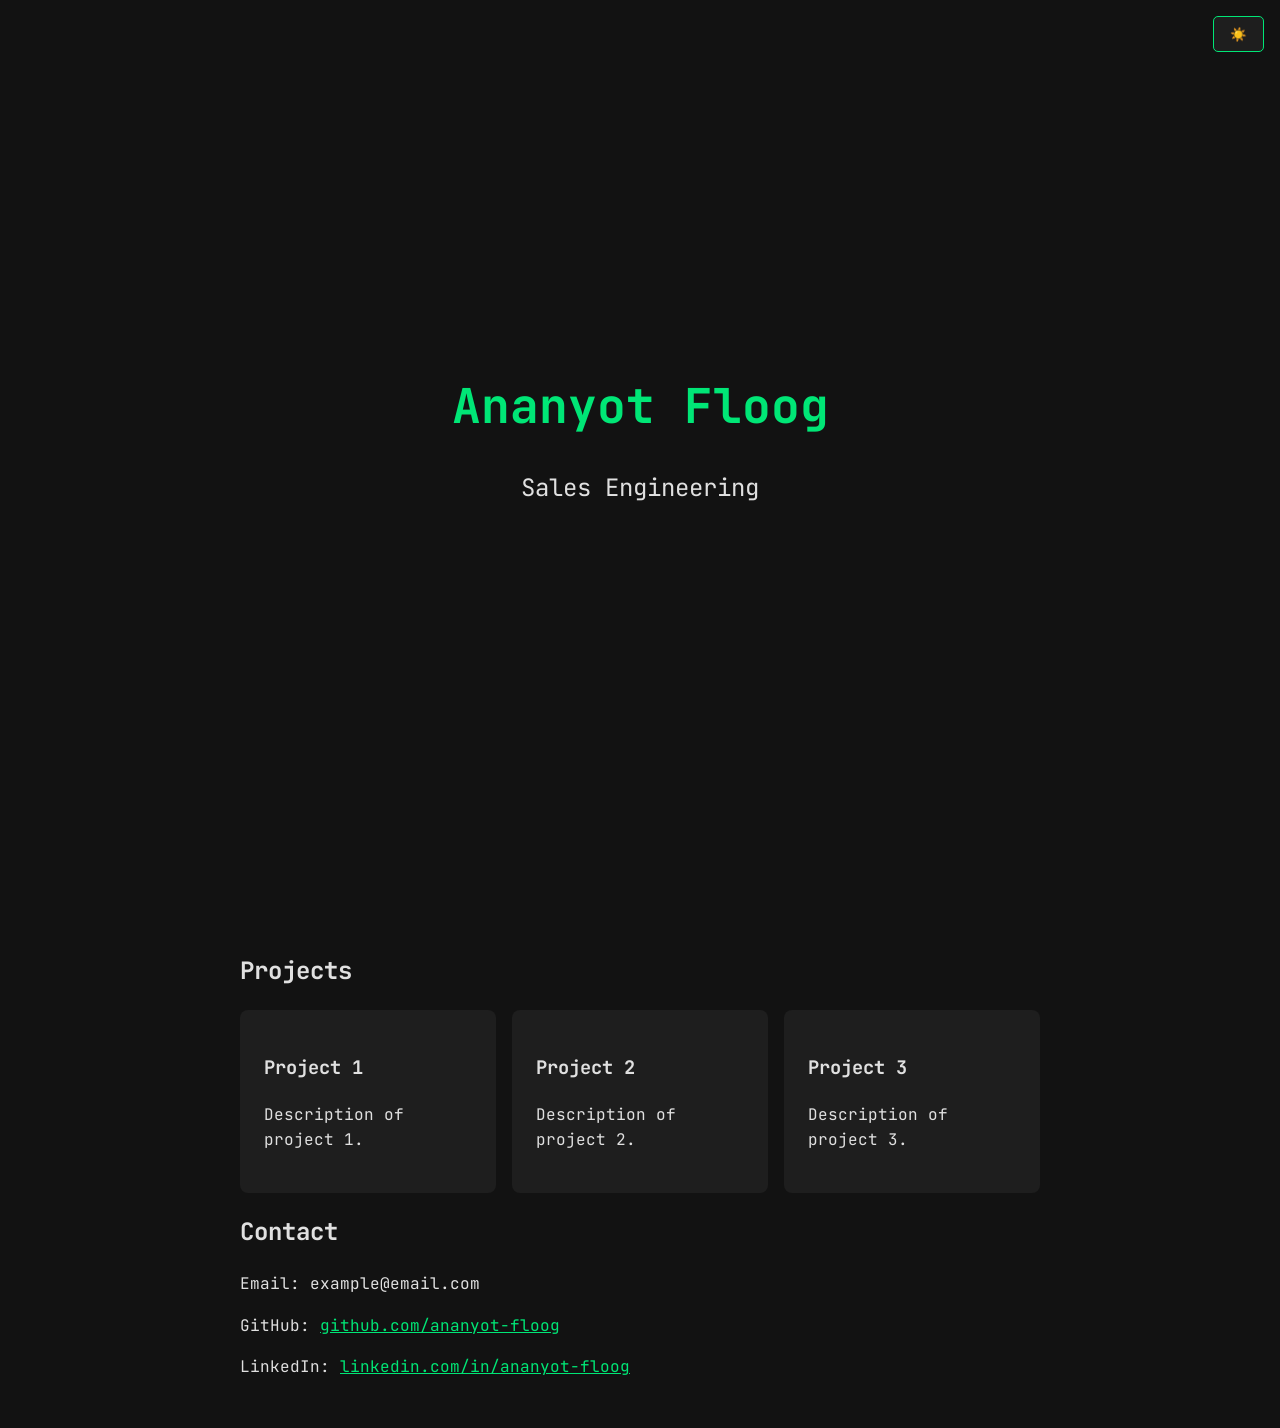
==== docs/index.html @ cf23336e "Restructure for GitHub Pages deployment using docs folder" ====
<!DOCTYPE html>
<html lang="en">
<head>
    <meta charset="UTF-8">
    <meta name="viewport" content="width=device-width, initial-scale=1.0">
    <title>Ananyot Floog | Sales Engineering Portfolio</title>
    <link rel="stylesheet" href="css/styles.css">
    <link href="https://fonts.googleapis.com/css2?family=JetBrains+Mono:wght@400;700&display=swap" rel="stylesheet">
</head>
<body>
    <button id="theme-toggle" aria-label="Toggle light/dark theme">☀️</button>
    <header>
        <section class="hero">
            <h1>Ananyot Floog</h1>
            <p class="subtitle">Sales Engineering</p>
        </section>
    </header>

    <main>
        <section id="projects">
            <h2>Projects</h2>
            <div class="project-grid">
                <div class="project-card">
                    <h3>Project 1</h3>
                    <p>Description of project 1.</p>
                </div>
                <div class="project-card">
                    <h3>Project 2</h3>
                    <p>Description of project 2.</p>
                </div>
                <div class="project-card">
                    <h3>Project 3</h3>
                    <p>Description of project 3.</p>
                </div>
            </div>
        </section>

        <section id="contact">
            <h2>Contact</h2>
            <p>Email: example@email.com</p>
            <p>GitHub: <a href="#">github.com/ananyot-floog</a></p>
            <p>LinkedIn: <a href="#">linkedin.com/in/ananyot-floog</a></p>
        </section>
    </main>

    <script src="js/scripts.js"></script>
</body>
</html>
---- docs/css/styles.css ----
:root {
    --bg-color: #121212;
    --text-color: #e0e0e0;
    --accent-color: #00e676;
    --card-bg: #1e1e1e;
}

body.light-theme {
    --bg-color: #ffffff;
    --text-color: #121212;
    --accent-color: #00796b;
    --card-bg: #f5f5f5;
}

body {
    background-color: var(--bg-color);
    color: var(--text-color);
    font-family: 'JetBrains Mono', monospace;
    margin: 0;
    padding: 0;
    line-height: 1.6;
    transition: background-color 0.3s, color 0.3s;
}

#theme-toggle {
    position: fixed;
    top: 1rem;
    right: 1rem;
    padding: 0.5rem 1rem;
    background: var(--card-bg);
    color: var(--text-color);
    border: 1px solid var(--accent-color);
    border-radius: 5px;
    cursor: pointer;
    font-family: inherit;
}

header {
    height: 100vh;
    display: flex;
    align-items: center;
    justify-content: center;
    text-align: center;
}

.hero h1 {
    font-size: 3rem;
    margin: 0;
    color: var(--accent-color);
}

.subtitle {
    font-size: 1.5rem;
}

main {
    padding: 2rem;
    max-width: 800px;
    margin: 0 auto;
}

.project-grid {
    display: grid;
    grid-template-columns: repeat(auto-fit, minmax(250px, 1fr));
    gap: 1rem;
    margin-top: 1rem;
}

.project-card {
    background-color: var(--card-bg);
    padding: 1.5rem;
    border-radius: 8px;
}

a {
    color: var(--accent-color);
}
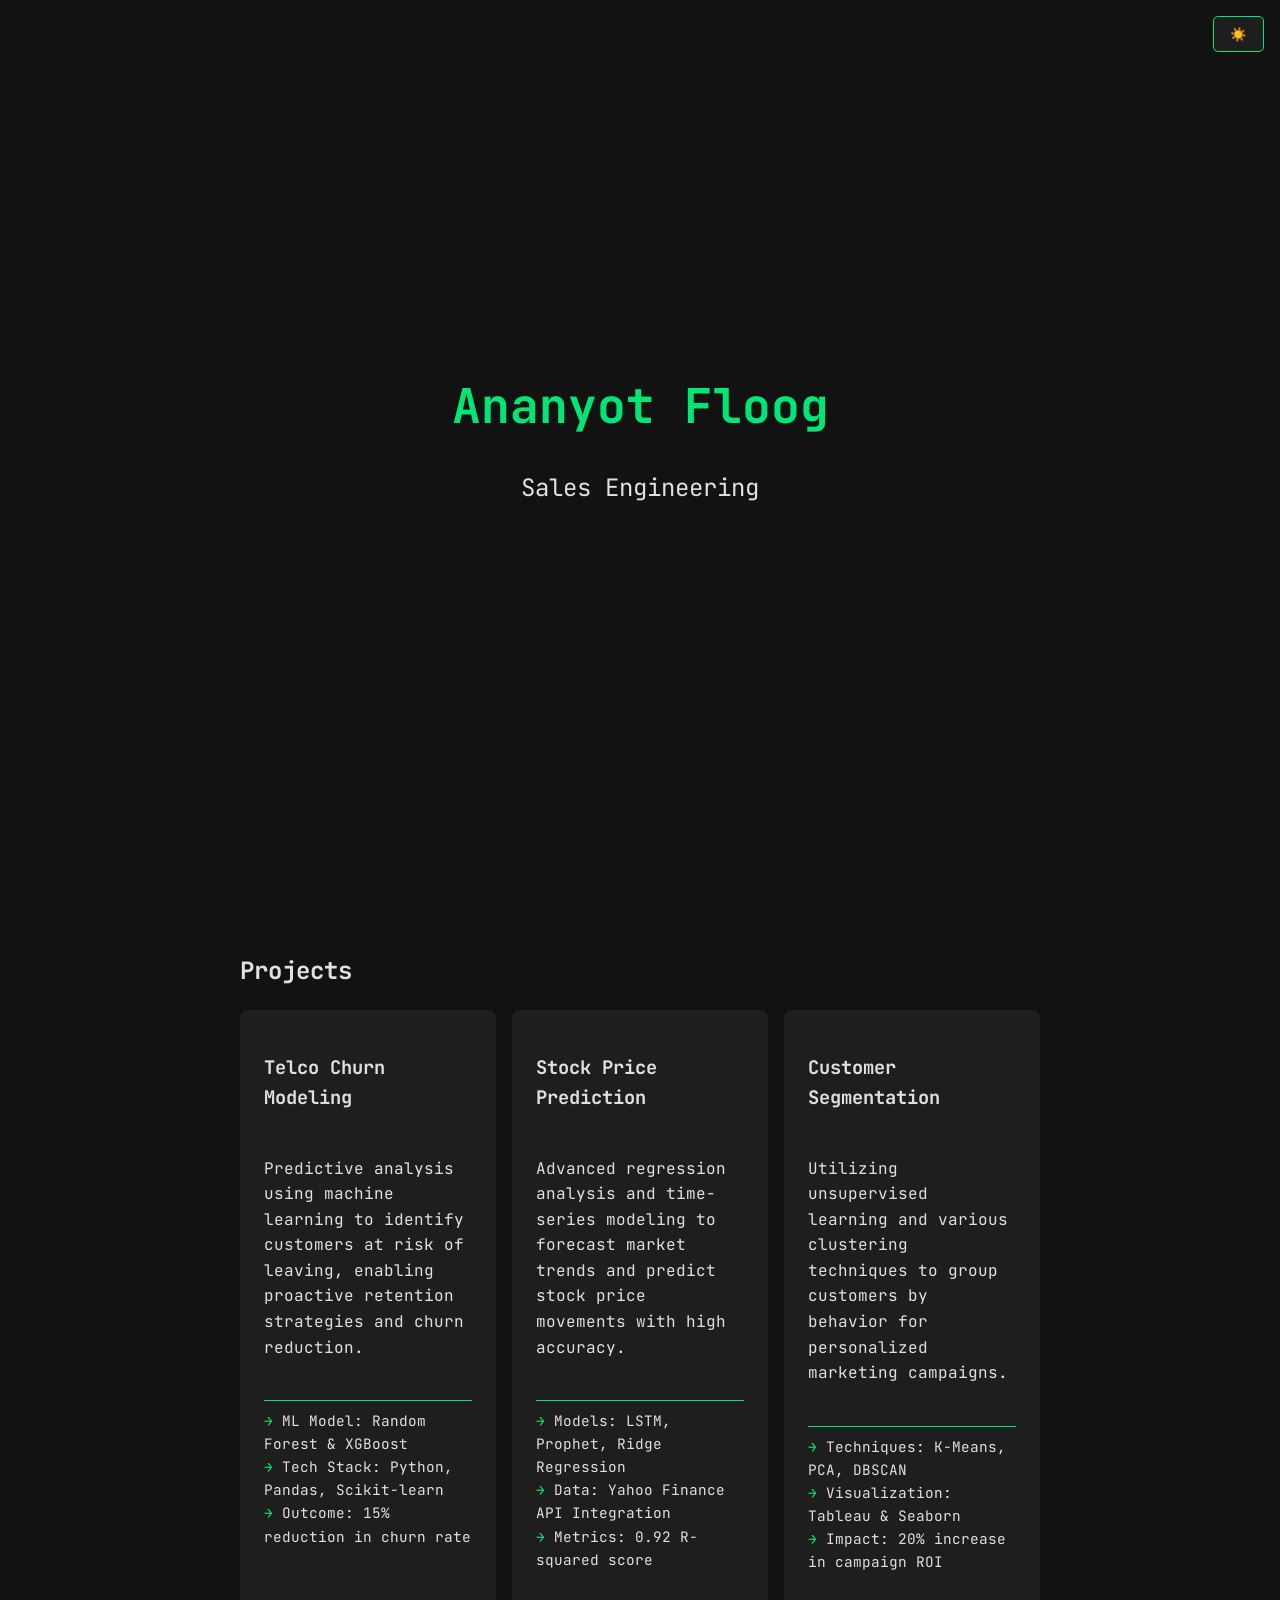
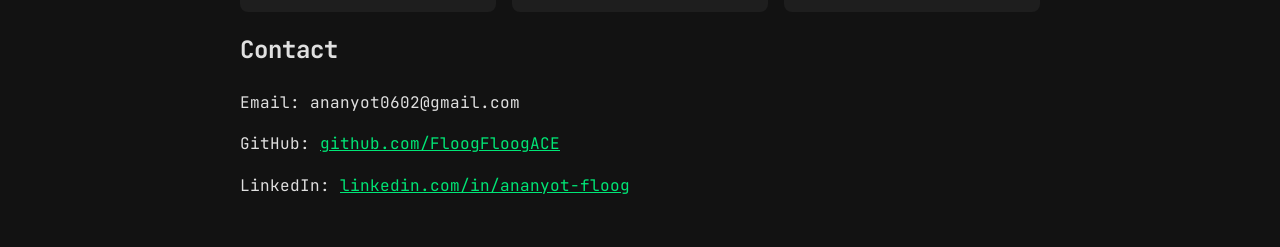
==== commit 838e579c: "Update project descriptions and contact info with demo content" ====
--- a/docs/index.html
+++ b/docs/index.html
@@ -21,24 +21,39 @@
             <h2>Projects</h2>
             <div class="project-grid">
                 <div class="project-card">
-                    <h3>Project 1</h3>
-                    <p>Description of project 1.</p>
+                    <h3>Telco Churn Modeling</h3>
+                    <p>Predictive analysis using machine learning to identify customers at risk of leaving, enabling proactive retention strategies and churn reduction.</p>
+                    <ul class="demo-content">
+                        <li>ML Model: Random Forest & XGBoost</li>
+                        <li>Tech Stack: Python, Pandas, Scikit-learn</li>
+                        <li>Outcome: 15% reduction in churn rate</li>
+                    </ul>
                 </div>
                 <div class="project-card">
-                    <h3>Project 2</h3>
-                    <p>Description of project 2.</p>
+                    <h3>Stock Price Prediction</h3>
+                    <p>Advanced regression analysis and time-series modeling to forecast market trends and predict stock price movements with high accuracy.</p>
+                    <ul class="demo-content">
+                        <li>Models: LSTM, Prophet, Ridge Regression</li>
+                        <li>Data: Yahoo Finance API Integration</li>
+                        <li>Metrics: 0.92 R-squared score</li>
+                    </ul>
                 </div>
                 <div class="project-card">
-                    <h3>Project 3</h3>
-                    <p>Description of project 3.</p>
+                    <h3>Customer Segmentation</h3>
+                    <p>Utilizing unsupervised learning and various clustering techniques to group customers by behavior for personalized marketing campaigns.</p>
+                    <ul class="demo-content">
+                        <li>Techniques: K-Means, PCA, DBSCAN</li>
+                        <li>Visualization: Tableau & Seaborn</li>
+                        <li>Impact: 20% increase in campaign ROI</li>
+                    </ul>
                 </div>
             </div>
         </section>
 
         <section id="contact">
             <h2>Contact</h2>
-            <p>Email: example@email.com</p>
-            <p>GitHub: <a href="#">github.com/ananyot-floog</a></p>
+            <p>Email: ananyot0602@gmail.com</p>
+            <p>GitHub: <a href="https://github.com/FloogFloogACE">github.com/FloogFloogACE</a></p>
             <p>LinkedIn: <a href="#">linkedin.com/in/ananyot-floog</a></p>
         </section>
     </main>
--- a/docs/css/styles.css
+++ b/docs/css/styles.css
@@ -70,6 +70,23 @@
     background-color: var(--card-bg);
     padding: 1.5rem;
     border-radius: 8px;
+    display: flex;
+    flex-direction: column;
+    gap: 0.5rem;
+}
+
+.demo-content {
+    list-style: none;
+    padding: 0;
+    margin-top: 1rem;
+    font-size: 0.9rem;
+    border-top: 1px solid var(--accent-color);
+    padding-top: 0.5rem;
+}
+
+.demo-content li::before {
+    content: "→ ";
+    color: var(--accent-color);
 }
 
 a {
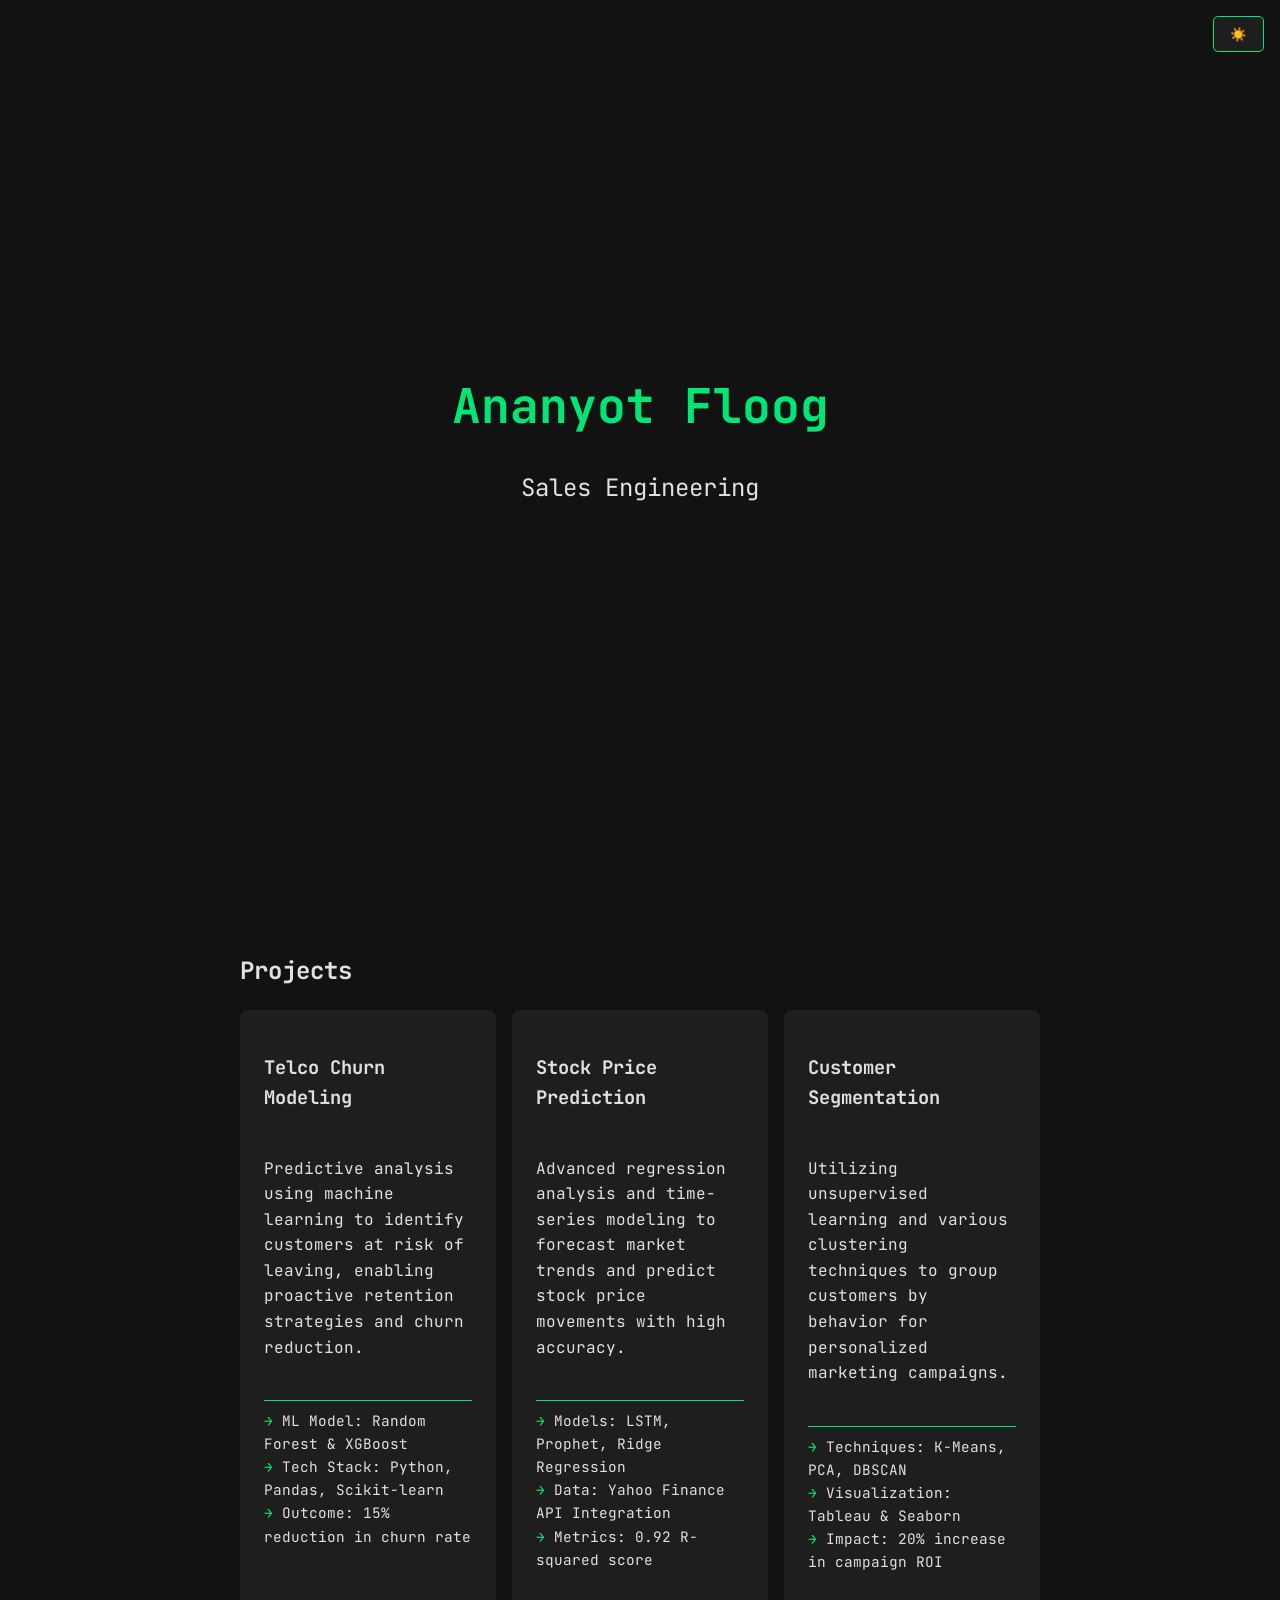
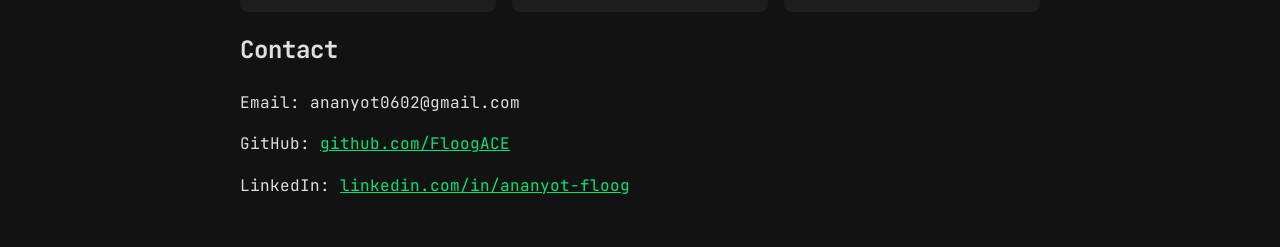
==== commit 4b2228ab: "Correct GitHub username to FloogACE in portfolio" ====
--- a/docs/index.html
+++ b/docs/index.html
@@ -53,7 +53,7 @@
         <section id="contact">
             <h2>Contact</h2>
             <p>Email: ananyot0602@gmail.com</p>
-            <p>GitHub: <a href="https://github.com/FloogFloogACE">github.com/FloogFloogACE</a></p>
+            <p>GitHub: <a href="https://github.com/FloogACE">github.com/FloogACE</a></p>
             <p>LinkedIn: <a href="#">linkedin.com/in/ananyot-floog</a></p>
         </section>
     </main>
